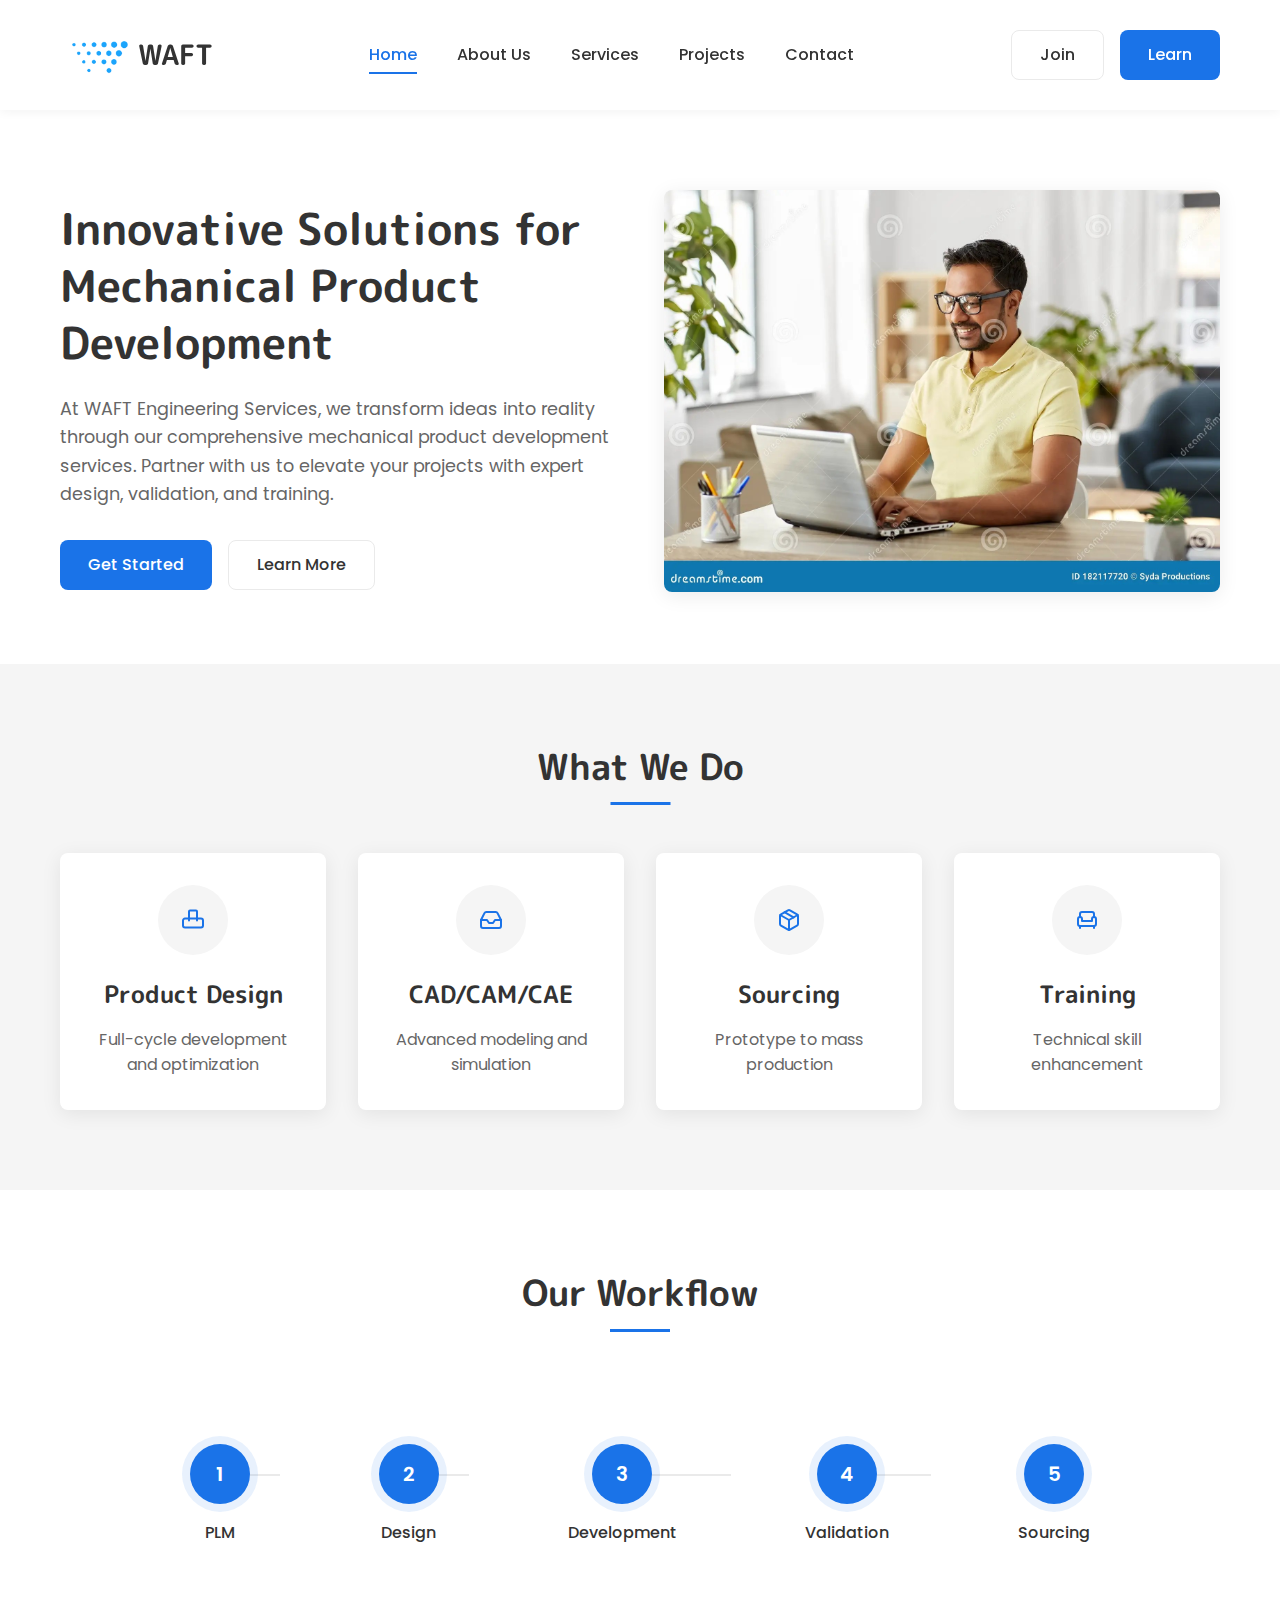
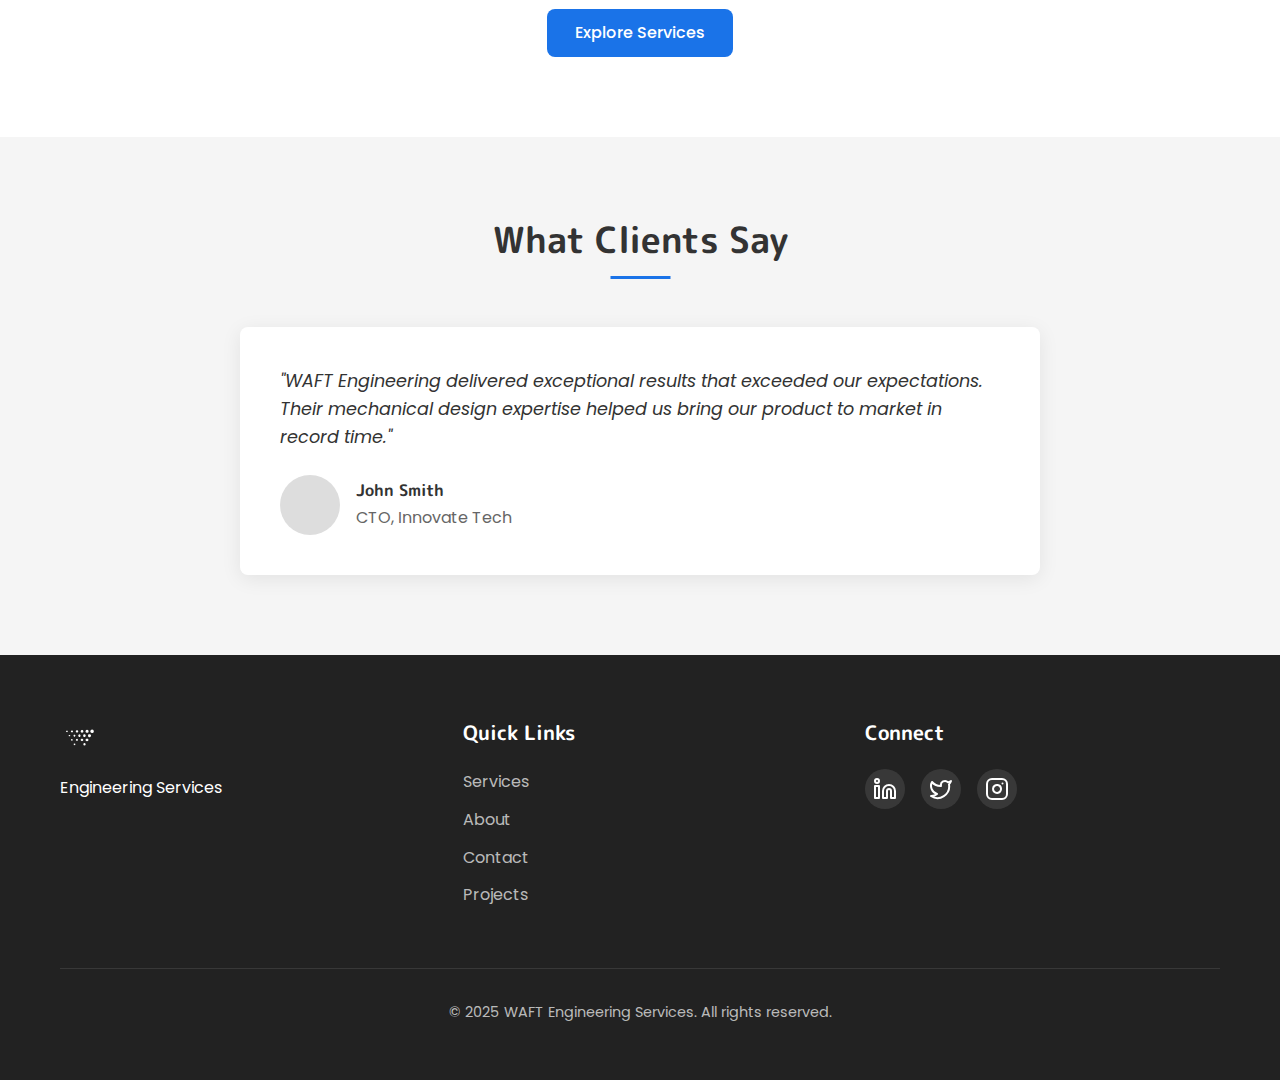
==== index.html @ d43f48ac "Initial commit with mock website" ====
<!DOCTYPE html>
<html lang="en">
<head>
    <meta charset="UTF-8">
    <meta name="viewport" content="width=device-width, initial-scale=1.0">
    <title>WAFT Engineering Services | Home</title>
    <link rel="preconnect" href="https://fonts.googleapis.com">
    <link rel="preconnect" href="https://fonts.gstatic.com" crossorigin>
    <link href="https://fonts.googleapis.com/css2?family=M+PLUS+Rounded+1c:wght@400;500;700&family=Poppins:wght@300;400;500;600;700&display=swap" rel="stylesheet">
    <link rel="stylesheet" href="css/style.css">
</head>
<body>
    <!-- Header -->
    <header class="header">
        <div class="container">
            <nav class="navbar">
                <a href="index.html" class="logo">
                    <img src="images/Logo3.png" alt="WAFT Logo" class="logo-img">WAFT
                </a>
                <ul class="nav-links">
                    <li><a href="index.html" class="active">Home</a></li>
                    <li><a href="about.html">About Us</a></li>
                    <li><a href="services.html">Services</a></li>
                    <li><a href="projects.html">Projects</a></li>
                    <li><a href="contact.html">Contact</a></li>
                </ul>
                <div class="auth-buttons">
                    <a href="#" class="btn btn-secondary">Join</a>
                    <a href="#" class="btn btn-primary">Learn</a>
                </div>
            </nav>
        </div>
    </header>

    <main>
        <!-- Hero Section -->
        <section class="hero">
            <div class="container">
                <div class="hero-grid">
                    <div class="hero-content">
                        <h1>Innovative Solutions for Mechanical Product Development</h1>
                        <p>At WAFT Engineering Services, we transform ideas into reality through our comprehensive mechanical product development services. Partner with us to elevate your projects with expert design, validation, and training.</p>
                        <div class="hero-buttons">
                            <a href="#" class="btn btn-primary">Get Started</a>
                            <a href="#" class="btn btn-secondary">Learn More</a>
                        </div>
                    </div>
                    <div class="hero-image">
                        <img src="images/hero-image.jpg" alt="Engineer working on a laptop" />
                    </div>
                </div>
            </div>
        </section>

        <!-- What We Do Section -->
        <section class="services">
            <div class="container">
                <h2 class="section-heading">What We Do</h2>
                <div class="services-grid">
                    <div class="service-card">
                        <div class="service-icon">
                            <svg xmlns="http://www.w3.org/2000/svg" width="24" height="24" viewBox="0 0 24 24" fill="none" stroke="currentColor" stroke-width="2" stroke-linecap="round" stroke-linejoin="round">
                                <path d="M2 12.5a2 2 0 0 1 2-2h16a2 2 0 0 1 2 2v5a2 2 0 0 1-2 2H4a2 2 0 0 1-2-2v-5Z"></path>
                                <path d="M8 12.5v-9a1 1 0 0 1 1-1h6a1 1 0 0 1 1 1v9"></path>
                            </svg>
                        </div>
                        <h3>Product Design</h3>
                        <p>Full-cycle development and optimization</p>
                    </div>
                    <div class="service-card">
                        <div class="service-icon">
                            <svg xmlns="http://www.w3.org/2000/svg" width="24" height="24" viewBox="0 0 24 24" fill="none" stroke="currentColor" stroke-width="2" stroke-linecap="round" stroke-linejoin="round">
                                <polyline points="22 12 16 12 14 15 10 15 8 12 2 12"></polyline>
                                <path d="M5.45 5.11 2 12v6a2 2 0 0 0 2 2h16a2 2 0 0 0 2-2v-6l-3.45-6.89A2 2 0 0 0 16.76 4H7.24a2 2 0 0 0-1.79 1.11z"></path>
                            </svg>
                        </div>
                        <h3>CAD/CAM/CAE</h3>
                        <p>Advanced modeling and simulation</p>
                    </div>
                    <div class="service-card">
                        <div class="service-icon">
                            <svg xmlns="http://www.w3.org/2000/svg" width="24" height="24" viewBox="0 0 24 24" fill="none" stroke="currentColor" stroke-width="2" stroke-linecap="round" stroke-linejoin="round">
                                <line x1="16.5" y1="9.4" x2="7.5" y2="4.21"></line>
                                <path d="M21 16V8a2 2 0 0 0-1-1.73l-7-4a2 2 0 0 0-2 0l-7 4A2 2 0 0 0 3 8v8a2 2 0 0 0 1 1.73l7 4a2 2 0 0 0 2 0l7-4A2 2 0 0 0 21 16z"></path>
                                <polyline points="3.29 7 12 12 20.71 7"></polyline>
                                <line x1="12" y1="22" x2="12" y2="12"></line>
                            </svg>
                        </div>
                        <h3>Sourcing</h3>
                        <p>Prototype to mass production</p>
                    </div>
                    <div class="service-card">
                        <div class="service-icon">
                            <svg xmlns="http://www.w3.org/2000/svg" width="24" height="24" viewBox="0 0 24 24" fill="none" stroke="currentColor" stroke-width="2" stroke-linecap="round" stroke-linejoin="round">
                                <path d="M19 9V6a2 2 0 0 0-2-2H7a2 2 0 0 0-2 2v3"></path>
                                <path d="M3 11v5a2 2 0 0 0 2 2h14a2 2 0 0 0 2-2v-5a2 2 0 0 0-4 0v2H7v-2a2 2 0 0 0-4 0Z"></path>
                                <path d="M5 18v2"></path>
                                <path d="M19 18v2"></path>
                            </svg>
                        </div>
                        <h3>Training</h3>
                        <p>Technical skill enhancement</p>
                    </div>
                </div>
            </div>
        </section>

        <!-- Workflow Section -->
        <section class="workflow">
            <div class="container">
                <h2 class="section-heading">Our Workflow</h2>
                <div class="workflow-steps">
                    <div class="step">
                        <span class="connector"></span>
                        <div class="step-number">1</div>
                        <p>PLM</p>
                    </div>
                    <div class="step">
                        <span class="connector"></span>
                        <div class="step-number">2</div>
                        <p>Design</p>
                    </div>
                    <div class="step">
                        <span class="connector"></span>
                        <div class="step-number">3</div>
                        <p>Development</p>
                    </div>
                    <div class="step">
                        <span class="connector"></span>
                        <div class="step-number">4</div>
                        <p>Validation</p>
                    </div>
                    <div class="step">
                        <div class="step-number">5</div>
                        <p>Sourcing</p>
                    </div>
                </div>
                <div class="workflow-action">
                    <a href="services.html" class="btn btn-primary">Explore Services</a>
                </div>
            </div>
        </section>

        <!-- Testimonials Section -->
        <section class="testimonials">
            <div class="container">
                <h2 class="section-heading">What Clients Say</h2>
                <div class="testimonial-slider">
                    <div class="testimonial">
                        <div class="testimonial-content">
                            <p>"WAFT Engineering delivered exceptional results that exceeded our expectations. Their mechanical design expertise helped us bring our product to market in record time."</p>
                        </div>
                        <div class="testimonial-author">
                            <div class="author-image"></div>
                            <div class="author-info">
                                <h4>John Smith</h4>
                                <p>CTO, Innovate Tech</p>
                            </div>
                        </div>
                    </div>
                </div>
            </div>
        </section>
    </main>

    <!-- Footer -->
    <footer class="footer">
        <div class="container">
            <div class="footer-grid">
                <div class="footer-info">
                    <div class="footer-logo">
                        <img src="images/Logo3.png" alt="WAFT Logo" class="logo-img">
                    </div>
                    <p>Engineering Services</p>
                </div>
                <div class="footer-links">
                    <h3>Quick Links</h3>
                    <ul>
                        <li><a href="services.html">Services</a></li>
                        <li><a href="about.html">About</a></li>
                        <li><a href="contact.html">Contact</a></li>
                        <li><a href="projects.html">Projects</a></li>
                    </ul>
                </div>
                <div class="footer-contact">
                    <h3>Connect</h3>
                    <div class="social-links">
                        <a href="#" class="social-link">
                            <svg xmlns="http://www.w3.org/2000/svg" width="24" height="24" viewBox="0 0 24 24" fill="none" stroke="currentColor" stroke-width="2" stroke-linecap="round" stroke-linejoin="round">
                                <path d="M16 8a6 6 0 0 1 6 6v7h-4v-7a2 2 0 0 0-2-2 2 2 0 0 0-2 2v7h-4v-7a6 6 0 0 1 6-6z"></path>
                                <rect width="4" height="12" x="2" y="9"></rect>
                                <circle cx="4" cy="4" r="2"></circle>
                            </svg>
                        </a>
                        <a href="#" class="social-link">
                            <svg xmlns="http://www.w3.org/2000/svg" width="24" height="24" viewBox="0 0 24 24" fill="none" stroke="currentColor" stroke-width="2" stroke-linecap="round" stroke-linejoin="round">
                                <path d="M22 4s-.7 2.1-2 3.4c1.6 10-9.4 17.3-18 11.6 2.2.1 4.4-.6 6-2C3 15.5.5 9.6 3 5c2.2 2.6 5.6 4.1 9 4-.9-4.2 4-6.6 7-3.8 1.1 0 3-1.2 3-1.2z"></path>
                            </svg>
                        </a>
                        <a href="#" class="social-link">
                            <svg xmlns="http://www.w3.org/2000/svg" width="24" height="24" viewBox="0 0 24 24" fill="none" stroke="currentColor" stroke-width="2" stroke-linecap="round" stroke-linejoin="round">
                                <rect width="20" height="20" x="2" y="2" rx="5" ry="5"></rect>
                                <path d="M16 11.37A4 4 0 1 1 12.63 8 4 4 0 0 1 16 11.37z"></path>
                                <line x1="17.5" x2="17.51" y1="6.5" y2="6.5"></line>
                            </svg>
                        </a>
                    </div>
                </div>
            </div>
            <div class="footer-bottom">
                <p>&copy; 2025 WAFT Engineering Services. All rights reserved.</p>
            </div>
        </div>
    </footer>
</body>
</html>
---- css/style.css ----
/* Base Styles */
:root {
    --color-primary: #1a73e8;
    --color-primary-dark: #1557b0;
    --color-secondary: #f5f5f5;
    --color-dark: #222;
    --color-text: #333;
    --color-text-light: #666;
    --color-background: #fff;
    --color-border: #eaeaea;
    --border-radius: 8px;
    --box-shadow: 0 4px 20px rgba(0, 0, 0, 0.08);
    --transition: all 0.3s ease;
}

* {
    margin: 0;
    padding: 0;
    box-sizing: border-box;
}

html {
    scroll-behavior: smooth;
}

body {
    font-family: 'Poppins', sans-serif;
    font-size: 16px;
    line-height: 1.6;
    color: var(--color-text);
    background-color: var(--color-background);
}

.container {
    width: 100%;
    max-width: 1200px;
    margin: 0 auto;
    padding: 0 20px;
}

/* Typography */
h1, h2, h3, h4, h5, h6 {
    font-family: 'M PLUS Rounded 1c', sans-serif;
    font-weight: 700;
    line-height: 1.3;
    margin-bottom: 1rem;
}

h1 {
    font-size: 2.75rem;
}

h2 {
    font-size: 2.25rem;
}

h3 {
    font-size: 1.5rem;
}

p {
    margin-bottom: 1.5rem;
}

a {
    text-decoration: none;
    color: var(--color-primary);
    transition: var(--transition);
}

.section-heading {
    text-align: center;
    margin-bottom: 3rem;
    position: relative;
    display: inline-block;
    left: 50%;
    transform: translateX(-50%);
}

.section-heading::after {
    content: '';
    display: block;
    width: 60px;
    height: 3px;
    background-color: var(--color-primary);
    margin: 0.75rem auto 0;
}

/* Buttons */
.btn {
    display: inline-flex;
    align-items: center;
    justify-content: center;
    padding: 0.7rem 1.75rem;
    border-radius: var(--border-radius);
    font-weight: 500;
    cursor: pointer;
    transition: var(--transition);
    font-size: 1rem;
}

.btn-primary {
    background-color: var(--color-primary);
    color: white;
    border: none;
}

.btn-primary:hover {
    background-color: var(--color-primary-dark);
    transform: translateY(-2px);
    box-shadow: 0 6px 15px rgba(26, 115, 232, 0.25);
}

.btn-secondary {
    background-color: white;
    color: var(--color-text);
    border: 1px solid var(--color-border);
}

.btn-secondary:hover {
    background-color: var(--color-secondary);
    transform: translateY(-2px);
    box-shadow: 0 6px 15px rgba(0, 0, 0, 0.05);
}

/* Header & Navigation */
.header {
    padding: 1.25rem 0;
    background-color: var(--color-background);
    position: sticky;
    top: 0;
    z-index: 100;
    box-shadow: 0 2px 10px rgba(0, 0, 0, 0.05);
}

.navbar {
    display: flex;
    justify-content: space-between;
    align-items: center;
}

.logo {
    font-family: 'M PLUS Rounded 1c', sans-serif;
    font-weight: 700;
    font-size: 1.75rem;
    color: var(--color-text);
    text-decoration: none;
    display: flex;
    align-items: center;
}

.logo-img {
    height: 70px; /* Adjust height while maintaining aspect ratio */
    width: auto;
    max-width: 150px; /* Maximum width to prevent oversized logos */
    object-fit: contain; /* Ensures the image maintains its aspect ratio */
}

.nav-links {
    display: flex;
    list-style: none;
    margin: 0;
    padding: 0;
}

.nav-links li {
    margin: 0 1.25rem;
}

.nav-links a {
    color: var(--color-text);
    text-decoration: none;
    font-weight: 500;
    padding: 0.5rem 0;
    position: relative;
    transition: var(--transition);
}

.nav-links a::after {
    content: '';
    position: absolute;
    bottom: 0;
    left: 0;
    width: 0;
    height: 2px;
    background-color: var(--color-primary);
    transition: var(--transition);
}

.nav-links a:hover,
.nav-links a.active {
    color: var(--color-primary);
}

.nav-links a:hover::after,
.nav-links a.active::after {
    width: 100%;
}

.auth-buttons {
    display: flex;
    gap: 1rem;
}

/* Hero Section */
.hero {
    padding: 5rem 0 4rem;
}

.hero-grid {
    display: grid;
    grid-template-columns: 1fr 1fr;
    align-items: center;
    gap: 3rem;
}

.hero-content h1 {
    margin-bottom: 1.5rem;
}

.hero-content p {
    font-size: 1.1rem;
    color: var(--color-text-light);
    margin-bottom: 2rem;
}

.hero-buttons {
    display: flex;
    gap: 1rem;
}

.hero-image img {
    width: 100%;
    border-radius: var(--border-radius);
    box-shadow: var(--box-shadow);
    transition: var(--transition);
}

.hero-image img:hover {
    transform: scale(1.02);
    box-shadow: 0 6px 30px rgba(0, 0, 0, 0.12);
}

/* Services Section */
.services {
    padding: 5rem 0;
    background-color: var(--color-secondary);
}

.services-grid {
    display: grid;
    grid-template-columns: repeat(auto-fit, minmax(240px, 1fr));
    gap: 2rem;
}

.service-card {
    background-color: var(--color-background);
    border-radius: var(--border-radius);
    padding: 2rem;
    text-align: center;
    box-shadow: var(--box-shadow);
    transition: var(--transition);
}

.service-card:hover {
    transform: translateY(-10px);
    box-shadow: 0 15px 30px rgba(0, 0, 0, 0.1);
}

.service-icon {
    width: 70px;
    height: 70px;
    margin: 0 auto 1.5rem;
    display: flex;
    align-items: center;
    justify-content: center;
    background-color: var(--color-secondary);
    color: var(--color-primary);
    border-radius: 50%;
    transition: var(--transition);
}

.service-card:hover .service-icon {
    background-color: var(--color-primary);
    color: white;
}

.service-card h3 {
    margin-bottom: 1rem;
}

.service-card p {
    color: var(--color-text-light);
    margin-bottom: 0;
}

/* Service Process Section */
.service-process {
    padding: 5rem 0;
    background: linear-gradient(135deg, rgba(26, 115, 232, 0.05), rgba(26, 115, 232, 0.1));
}

.process-timeline {
    max-width: 1000px;
    margin: 3rem auto 0;
    position: relative;
    padding: 2rem 0;
}

.process-step {
    display: grid;
    grid-template-columns: 80px 1fr;
    gap: 2rem;
    margin-bottom: 3rem;
    position: relative;
    opacity: 0.8;
    transform: translateX(-10px);
    transition: var(--transition);
}

.process-step:last-child {
    margin-bottom: 0;
}

.process-step::before {
    content: '';
    position: absolute;
    left: 40px;
    top: 60px;
    bottom: -60px;
    width: 2px;
    background: var(--color-primary);
    opacity: 0.2;
}

.process-step:last-child::before {
    display: none;
}

.process-step:hover {
    opacity: 1;
    transform: translateX(0);
}

.step-number {
    width: 60px;
    height: 60px;
    background: var(--color-primary);
    color: white;
    border-radius: 50%;
    display: flex;
    align-items: center;
    justify-content: center;
    font-size: 1.5rem;
    font-weight: 600;
    position: relative;
    box-shadow: 0 0 0 8px rgba(26, 115, 232, 0.1);
    transition: var(--transition);
}

.process-step:hover .step-number {
    transform: scale(1.1);
    box-shadow: 0 0 0 12px rgba(26, 115, 232, 0.1);
}

.step-content {
    padding: 1.5rem 2rem;
    background: var(--color-background);
    border-radius: var(--border-radius);
    box-shadow: var(--box-shadow);
    position: relative;
    transition: var(--transition);
}

.step-content::before {
    content: '';
    position: absolute;
    left: -10px;
    top: 20px;
    width: 20px;
    height: 20px;
    background: var(--color-background);
    transform: rotate(45deg);
    box-shadow: -5px 5px 10px rgba(0, 0, 0, 0.05);
}

.process-step:hover .step-content {
    transform: translateY(-5px);
    box-shadow: 0 15px 30px rgba(0, 0, 0, 0.1);
}

.step-content h3 {
    color: var(--color-primary);
    margin-bottom: 0.75rem;
}

.step-content p {
    color: var(--color-text-light);
    margin-bottom: 0;
    line-height: 1.6;
}

@media (max-width: 768px) {
    .process-step {
        grid-template-columns: 60px 1fr;
        gap: 1.5rem;
    }
    
    .process-step::before {
        left: 30px;
    }
    
    .step-number {
        width: 50px;
        height: 50px;
        font-size: 1.25rem;
    }
    
    .step-content {
        padding: 1.25rem 1.5rem;
    }
}

/* Workflow Section */
.workflow {
    padding: 5rem 0;
}

.workflow-steps {
    display: flex;
    justify-content: space-between;
    margin: 4rem 0;
    position: relative;
    max-width: 900px;
    margin-left: auto;
    margin-right: auto;
}

.step {
    display: flex;
    flex-direction: column;
    align-items: center;
    text-align: center;
    position: relative;
    z-index: 1;
}

.connector {
    position: absolute;
    top: 30px;
    left: calc(50% + 30px);
    height: 2px;
    background-color: var(--color-border);
    width: calc(100% - 30px);
    z-index: 0;
}

.step:last-child .connector {
    display: none;
}

.step-number {
    width: 60px;
    height: 60px;
    background-color: var(--color-primary);
    color: white;
    border-radius: 50%;
    display: flex;
    align-items: center;
    justify-content: center;
    margin-bottom: 1rem;
    font-weight: 600;
    font-size: 1.25rem;
    position: relative;
    z-index: 2;
    transition: var(--transition);
}

.step:hover .step-number {
    transform: scale(1.1);
    box-shadow: 0 5px 15px rgba(26, 115, 232, 0.3);
}

.step p {
    font-weight: 500;
    margin-bottom: 0;
}

.workflow-action {
    text-align: center;
    margin-top: 3rem;
}

/* Testimonials */
.testimonials {
    padding: 5rem 0;
    background-color: var(--color-secondary);
}

.testimonial {
    background-color: var(--color-background);
    border-radius: var(--border-radius);
    padding: 2.5rem;
    box-shadow: var(--box-shadow);
    max-width: 800px;
    margin: 0 auto;
}

.testimonial-content {
    margin-bottom: 1.5rem;
}

.testimonial-content p {
    font-size: 1.1rem;
    font-style: italic;
    margin-bottom: 0;
}

.testimonial-author {
    display: flex;
    align-items: center;
}

.author-image {
    width: 60px;
    height: 60px;
    border-radius: 50%;
    background-color: #ddd;
    margin-right: 1rem;
}

.author-info h4 {
    margin-bottom: 0.25rem;
}

.author-info p {
    color: var(--color-text-light);
    margin-bottom: 0;
}

/* Footer */
.footer {
    background-color: var(--color-dark);
    color: white;
    padding: 4rem 0 2rem;
}

.footer-grid {
    display: grid;
    grid-template-columns: repeat(auto-fit, minmax(200px, 1fr));
    gap: 3rem;
    margin-bottom: 3rem;
}

.footer-logo {
    font-family: 'M PLUS Rounded 1c', sans-serif;
    font-weight: 700;
    font-size: 1.75rem;
    margin-bottom: 0.5rem;
}

.footer-logo .logo-img {
    height: 35px; /* Slightly smaller in footer */
    filter: brightness(0) invert(1); /* Makes the logo white in the footer */
}

.footer h3 {
    font-size: 1.25rem;
    margin-bottom: 1.5rem;
    color: white;
}

.footer-links ul {
    list-style: none;
}

.footer-links li {
    margin-bottom: 0.75rem;
}

.footer-links a {
    color: rgba(255, 255, 255, 0.7);
    transition: var(--transition);
}

.footer-links a:hover {
    color: white;
}

.social-links {
    display: flex;
    gap: 1rem;
}

.social-link {
    width: 40px;
    height: 40px;
    display: flex;
    align-items: center;
    justify-content: center;
    background-color: rgba(255, 255, 255, 0.1);
    border-radius: 50%;
    transition: var(--transition);
    color: white;
}

.social-link:hover {
    background-color: var(--color-primary);
    transform: translateY(-3px);
}

.footer-bottom {
    text-align: center;
    padding-top: 2rem;
    border-top: 1px solid rgba(255, 255, 255, 0.1);
    color: rgba(255, 255, 255, 0.7);
    font-size: 0.9rem;
}

/* Technologies Section */
.technologies {
    padding: 5rem 0;
    background-color: var(--color-secondary);
}

.tech-grid {
    display: grid;
    grid-template-columns: repeat(auto-fit, minmax(250px, 1fr));
    gap: 2rem;
    margin-top: 3rem;
}

.tech-category {
    background-color: var(--color-background);
    border-radius: var(--border-radius);
    padding: 2rem;
    box-shadow: var(--box-shadow);
    transition: var(--transition);
}

.tech-category:hover {
    transform: translateY(-5px);
    box-shadow: 0 15px 30px rgba(0, 0, 0, 0.1);
}

.tech-category h3 {
    color: var(--color-primary);
    margin-bottom: 1.5rem;
    text-align: center;
    font-size: 1.3rem;
}

.tech-list {
    list-style: none;
    padding: 0;
    margin: 0;
}

.tech-list li {
    padding: 0.75rem 1rem;
    margin-bottom: 0.5rem;
    background-color: var(--color-secondary);
    border-radius: var(--border-radius);
    font-weight: 500;
    text-align: center;
    transition: var(--transition);
}

.tech-list li:hover {
    background-color: var(--color-primary);
    color: white;
    transform: translateX(5px);
}

/* Pricing Section */
.pricing {
    padding: 5rem 0;
}

.pricing-grid {
    display: grid;
    grid-template-columns: repeat(auto-fit, minmax(280px, 1fr));
    gap: 2rem;
    margin-top: 3rem;
}

.pricing-card {
    background-color: var(--color-background);
    border-radius: var(--border-radius);
    padding: 2.5rem;
    box-shadow: var(--box-shadow);
    transition: var(--transition);
    border: 1px solid var(--color-border);
}

.pricing-card.featured {
    border: 2px solid var(--color-primary);
    transform: translateY(-10px);
}

.pricing-card:hover {
    transform: translateY(-5px);
    box-shadow: 0 15px 30px rgba(0, 0, 0, 0.1);
}

.pricing-header {
    text-align: center;
    margin-bottom: 2rem;
}

.pricing-header h3 {
    color: var(--color-primary);
    margin-bottom: 0.5rem;
}

.pricing-value {
    font-size: 1.5rem;
    font-weight: 600;
    color: var(--color-text);
}

.pricing-features {
    list-style: none;
    padding: 0;
    margin: 0 0 2rem 0;
}

.pricing-features li {
    padding: 0.75rem 0;
    border-bottom: 1px solid var(--color-border);
    display: flex;
    align-items: center;
}

.pricing-features li::before {
    content: '✓';
    color: var(--color-primary);
    margin-right: 0.75rem;
    font-weight: bold;
}

.pricing-action {
    text-align: center;
}

.pricing-action .btn {
    width: 100%;
}

/* Enhanced Team Section */
.team-grid {
    display: grid;
    grid-template-columns: repeat(auto-fit, minmax(250px, 1fr));
    gap: 2.5rem;
    margin-top: 3rem;
}

.team-member {
    background-color: var(--color-background);
    border-radius: var(--border-radius);
    padding: 2rem;
    text-align: center;
    box-shadow: var(--box-shadow);
    transition: var(--transition);
    position: relative;
    overflow: hidden;
}

.team-member::before {
    content: '';
    position: absolute;
    top: 0;
    left: 0;
    width: 100%;
    height: 100%;
    background: linear-gradient(135deg, var(--color-primary), var(--color-primary-dark));
    opacity: 0;
    transition: var(--transition);
    z-index: 1;
}

.team-member:hover {
    transform: translateY(-10px);
}

.member-photo {
    width: 150px;
    height: 150px;
    border-radius: 50%;
    margin: 0 auto 1.5rem;
    overflow: hidden;
    border: 3px solid var(--color-background);
    box-shadow: 0 0 0 2px var(--color-primary);
    transition: var(--transition);
    position: relative;
    z-index: 2;
}

.team-member:hover .member-photo {
    transform: scale(1.1);
    box-shadow: 0 0 0 3px var(--color-primary);
}

.team-member h3 {
    color: var(--color-text);
    margin-bottom: 0.5rem;
    font-size: 1.3rem;
    position: relative;
    z-index: 2;
}

.team-member p {
    color: var(--color-primary);
    font-weight: 500;
    margin-bottom: 1.5rem;
    position: relative;
    z-index: 2;
}

.member-social {
    display: flex;
    justify-content: center;
    gap: 1rem;
    position: relative;
    z-index: 2;
}

.member-social .social-link {
    width: 40px;
    height: 40px;
    display: flex;
    align-items: center;
    justify-content: center;
    background-color: var(--color-secondary);
    border-radius: 50%;
    transition: var(--transition);
    color: var(--color-primary);
}

.member-social .social-link:hover {
    background-color: var(--color-primary);
    color: white;
    transform: translateY(-3px);
}

/* Enhanced CTA Section */
.cta {
    background: linear-gradient(135deg, var(--color-primary), var(--color-primary-dark));
    color: white;
    padding: 5rem 0;
    position: relative;
    overflow: hidden;
}

.cta::before {
    content: '';
    position: absolute;
    top: 0;
    left: 0;
    width: 100%;
    height: 100%;
    background: url('data:image/svg+xml,<svg width="20" height="20" viewBox="0 0 20 20" xmlns="http://www.w3.org/2000/svg"><circle cx="2" cy="2" r="2" fill="white" opacity="0.1"/></svg>') repeat;
    opacity: 0.1;
}

.cta-content {
    text-align: center;
    max-width: 800px;
    margin: 0 auto;
    position: relative;
    z-index: 1;
}

.cta-content h2 {
    font-size: 2.5rem;
    margin-bottom: 1.5rem;
    color: white;
}

.cta-content p {
    font-size: 1.2rem;
    margin-bottom: 2rem;
    opacity: 0.9;
}

.cta .btn-primary {
    background-color: white;
    color: var(--color-primary);
    padding: 1rem 2.5rem;
    font-size: 1.1rem;
    font-weight: 600;
    border: 2px solid white;
}

.cta .btn-primary:hover {
    background-color: transparent;
    color: white;
}

/* Page Header Enhancement */
.page-header {
    background: linear-gradient(135deg, var(--color-primary), var(--color-primary-dark));
    color: white;
    padding: 4rem 0;
    text-align: center;
    position: relative;
    overflow: hidden;
}

.page-header::before {
    content: '';
    position: absolute;
    width: 100%;
    height: 100%;
    top: 0;
    left: 0;
    background: url('data:image/svg+xml,<svg width="30" height="30" viewBox="0 0 30 30" xmlns="http://www.w3.org/2000/svg"><circle cx="2" cy="2" r="2" fill="white" opacity="0.1"/></svg>') repeat;
    opacity: 0.2;
}

.page-header h1 {
    font-size: 3.5rem;
    margin-bottom: 1rem;
    animation: fadeInUp 0.8s ease;
}

.page-header p {
    font-size: 1.2rem;
    max-width: 600px;
    margin: 0 auto;
    opacity: 0.9;
    animation: fadeInUp 0.8s ease 0.2s backwards;
}

/* About Story Section Enhancement */
.about-story {
    padding: 6rem 0;
}

.about-content {
    max-width: 800px;
    margin: 0 auto;
    animation: fadeInUp 0.8s ease;
}

.about-content h2 {
    color: var(--color-primary);
    margin-bottom: 2rem;
    position: relative;
    text-align: center;
}

.about-content h2::after {
    content: '';
    display: block;
    width: 80px;
    height: 4px;
    background: var(--color-primary);
    margin: 1rem auto 0;
    border-radius: 2px;
}

.about-content p {
    font-size: 1.1rem;
    color: var(--color-text-light);
    margin-bottom: 1.5rem;
    line-height: 1.8;
    text-align: justify;
}

/* Values Section Enhancement */
.values {
    padding: 6rem 0;
    background-color: var(--color-secondary);
}

.values-grid {
    display: grid;
    grid-template-columns: repeat(auto-fit, minmax(280px, 1fr));
    gap: 2.5rem;
    margin-top: 3rem;
}

.value-card {
    background: var(--color-background);
    padding: 2.5rem;
    border-radius: var(--border-radius);
    box-shadow: var(--box-shadow);
    transition: var(--transition);
    position: relative;
    overflow: hidden;
    animation: fadeInUp 0.8s ease;
}

.value-card::before {
    content: '';
    position: absolute;
    width: 100%;
    height: 3px;
    background: var(--color-primary);
    bottom: 0;
    left: 0;
    transform: scaleX(0);
    transform-origin: left;
    transition: transform 0.3s ease;
}

.value-card:hover {
    transform: translateY(-10px);
}

.value-card:hover::before {
    transform: scaleX(1);
}

.value-icon {
    width: 60px;
    height: 60px;
    background: var(--color-secondary);
    border-radius: 50%;
    display: flex;
    align-items: center;
    justify-content: center;
    margin-bottom: 1.5rem;
    color: var(--color-primary);
    transition: var(--transition);
}

.value-card:hover .value-icon {
    background: var(--color-primary);
    color: white;
    transform: rotateY(180deg);
}

.value-card h3 {
    color: var(--color-primary);
    margin-bottom: 1rem;
}

.value-card p {
    color: var(--color-text-light);
    line-height: 1.7;
    margin: 0;
}

/* Business Roadmap Enhancement */
.roadmap {
    padding: 6rem 0;
    background: linear-gradient(135deg, rgba(26, 115, 232, 0.05), rgba(26, 115, 232, 0.1));
}

.roadmap-grid {
    display: grid;
    grid-template-columns: repeat(auto-fit, minmax(250px, 1fr));
    gap: 2rem;
    margin-top: 3rem;
}

.roadmap-card {
    background: var(--color-background);
    padding: 2.5rem;
    border-radius: var(--border-radius);
    text-align: center;
    position: relative;
    overflow: hidden;
    box-shadow: var(--box-shadow);
    transition: var(--transition);
    animation: fadeInUp 0.8s ease;
}

.roadmap-percentage {
    font-size: 2.5rem;
    font-weight: 700;
    color: var(--color-primary);
    margin-bottom: 1rem;
    position: relative;
    display: inline-block;
}

.roadmap-percentage::after {
    content: '';
    position: absolute;
    width: 40px;
    height: 40px;
    background: var(--color-primary);
    opacity: 0.1;
    border-radius: 50%;
    top: 50%;
    left: 50%;
    transform: translate(-50%, -50%);
    z-index: -1;
    transition: var(--transition);
}

.roadmap-card:hover .roadmap-percentage::after {
    width: 60px;
    height: 60px;
}

.roadmap-card h3 {
    color: var(--color-text);
    margin-bottom: 1rem;
}

.roadmap-card p {
    color: var(--color-text-light);
    margin: 0;
}

/* Contact Info Section */
.contact-info {
    padding: 5rem 0;
    background: linear-gradient(135deg, rgba(26, 115, 232, 0.05), rgba(26, 115, 232, 0.1));
}

.contact-info-grid {
    display: grid;
    grid-template-columns: repeat(auto-fit, minmax(280px, 1fr));
    gap: 2rem;
}

.contact-card {
    background: var(--color-background);
    padding: 2.5rem;
    border-radius: var(--border-radius);
    text-align: center;
    box-shadow: var(--box-shadow);
    transition: var(--transition);
    animation: fadeInUp 0.8s ease;
}

.contact-card:hover {
    transform: translateY(-10px);
    box-shadow: 0 15px 30px rgba(0, 0, 0, 0.1);
}

.contact-icon {
    width: 64px;
    height: 64px;
    margin: 0 auto 1.5rem;
    background: var(--color-secondary);
    border-radius: 50%;
    display: flex;
    align-items: center;
    justify-content: center;
    color: var(--color-primary);
    transition: var(--transition);
}

.contact-card:hover .contact-icon {
    background: var(--color-primary);
    color: white;
    transform: rotateY(180deg);
}

.contact-card h3 {
    color: var(--color-text);
    margin-bottom: 1rem;
}

.contact-card p {
    color: var(--color-text-light);
    margin-bottom: 0.5rem;
}

/* Contact Form Section */
.contact-form-section {
    padding: 5rem 0;
    background: var(--color-background);
}

.contact-grid {
    display: grid;
    grid-template-columns: 1fr 1fr;
    gap: 4rem;
    align-items: start;
}

.form-wrapper {
    animation: fadeInLeft 1s ease;
}

.contact-form {
    background: var(--color-background);
    padding: 2rem;
    border-radius: var(--border-radius);
    box-shadow: var(--box-shadow);
}

.form-group {
    margin-bottom: 1.5rem;
}

.form-group label {
    display: block;
    margin-bottom: 0.5rem;
    color: var(--color-text);
    font-weight: 500;
}

.form-group input,
.form-group select,
.form-group textarea {
    width: 100%;
    padding: 0.75rem 1rem;
    border: 1px solid var(--color-border);
    border-radius: var(--border-radius);
    background: var(--color-background);
    color: var(--color-text);
    font-family: inherit;
    font-size: 1rem;
    transition: var(--transition);
}

.form-group input:focus,
.form-group select:focus,
.form-group textarea:focus {
    outline: none;
    border-color: var(--color-primary);
    box-shadow: 0 0 0 3px rgba(26, 115, 232, 0.1);
}

.form-group textarea {
    resize: vertical;
    min-height: 120px;
}

.contact-form .btn {
    width: 100%;
    padding: 1rem;
    font-size: 1.1rem;
}

.map-wrapper {
    animation: fadeInRight 1s ease;
}

.map-container {
    height: 100%;
    min-height: 500px;
    border-radius: var(--border-radius);
    overflow: hidden;
    box-shadow: var(--box-shadow);
}

/* FAQ Section */
.faq-section {
    padding: 5rem 0;
    background: var(--color-secondary);
}

.faq-grid {
    display: grid;
    grid-template-columns: repeat(auto-fit, minmax(400px, 1fr));
    gap: 2rem;
    margin-top: 3rem;
}

.faq-item {
    background: var(--color-background);
    padding: 2rem;
    border-radius: var(--border-radius);
    box-shadow: var(--box-shadow);
    transition: var(--transition);
    animation: fadeInUp 0.8s ease;
}

.faq-item:hover {
    transform: translateY(-5px);
    box-shadow: 0 15px 30px rgba(0, 0, 0, 0.1);
}

.faq-item h3 {
    color: var(--color-primary);
    margin-bottom: 1rem;
    font-size: 1.2rem;
}

.faq-item p {
    color: var(--color-text-light);
    margin: 0;
    line-height: 1.6;
}

/* Projects Page */
.featured-projects {
    padding: 5rem 0;
    background-color: var(--color-secondary);
}

.projects-grid {
    display: grid;
    grid-template-columns: repeat(auto-fit, minmax(350px, 1fr));
    gap: 2rem;
}

.project-card {
    background-color: var(--color-background);
    border-radius: var(--border-radius);
    overflow: hidden;
    box-shadow: var(--box-shadow);
    transition: var(--transition);
}

.project-card:hover {
    transform: translateY(-5px);
    box-shadow: 0 15px 30px rgba(0, 0, 0, 0.1);
}

.project-image {
    width: 100%;
    height: 250px;
    overflow: hidden;
}

.project-image img {
    width: 100%;
    height: 100%;
    object-fit: cover;
    transition: var(--transition);
}

.project-card:hover .project-image img {
    transform: scale(1.05);
}

.project-content {
    padding: 1.5rem;
}

.project-content h3 {
    margin-bottom: 0.5rem;
    color: var(--color-dark);
}

.project-category {
    color: var(--color-primary);
    font-weight: 500;
    margin-bottom: 1rem;
}

.project-description {
    color: var(--color-text-light);
    margin-bottom: 1.5rem;
    line-height: 1.6;
}

.project-tech {
    display: flex;
    flex-wrap: wrap;
    gap: 0.5rem;
}

.tech-tag {
    background-color: var(--color-secondary);
    color: var(--color-text);
    padding: 0.25rem 0.75rem;
    border-radius: 20px;
    font-size: 0.875rem;
    transition: var(--transition);
}

.tech-tag:hover {
    background-color: var(--color-primary);
    color: white;
}

@media (max-width: 768px) {
    .projects-grid {
        grid-template-columns: 1fr;
    }
    
    .project-image {
        height: 200px;
    }
}

/* Responsive adjustments for smaller screens */
@media (max-width: 576px) {
    .project-content {
        padding: 1rem;
    }
    
    .project-tech {
        justify-content: center;
    }
}

/* Animations */
@keyframes fadeInUp {
    from {
        opacity: 0;
        transform: translateY(20px);
    }
    to {
        opacity: 1;
        transform: translateY(0);
    }
}

@keyframes fadeInLeft {
    from {
        opacity: 0;
        transform: translateX(-20px);
    }
    to {
        opacity: 1;
        transform: translateX(0);
    }
}

@keyframes fadeInRight {
    from {
        opacity: 0;
        transform: translateX(20px);
    }
    to {
        opacity: 1;
        transform: translateX(0);
    }
}

/* Responsive Enhancements */
@media (max-width: 992px) {
    .page-header h1 {
        font-size: 2.5rem;
    }
    
    .about-grid {
        grid-template-columns: 1fr;
        gap: 3rem;
    }
    
    .about-image {
        order: -1;
    }
    
    .about-image::before {
        top: 10px;
        left: 10px;
    }
}

@media (max-width: 992px) {
    .contact-grid {
        grid-template-columns: 1fr;
        gap: 3rem;
    }
    
    .map-container {
        min-height: 400px;
    }
}

@media (max-width: 768px) {
    .values-grid {
        grid-template-columns: 1fr;
    }
    
    .roadmap-grid {
        grid-template-columns: 1fr;
    }
    
    .value-card,
    .roadmap-card {
        padding: 2rem;
    }
}

@media (max-width: 768px) {
    .faq-grid {
        grid-template-columns: 1fr;
    }
    
    .contact-form {
        padding: 1.5rem;
    }
    
    .map-container {
        min-height: 300px;
    }
}

/* Responsive Styles */
@media (max-width: 992px) {
    h1 {
        font-size: 2.25rem;
    }
    h2 {
        font-size: 1.75rem;
    }
    .hero-grid {
        grid-template-columns: 1fr;
    }
    .hero-image {
        order: -1;
    }
    .nav-links {
        display: none;
    }
}

@media (max-width: 768px) {
    .workflow-steps {
        flex-direction: column;
        gap: 2.5rem;
    }
    .connector {
        width: 2px;
        height: calc(100% - 30px);
        left: 30px;
        top: calc(50% + 30px);
    }
    .service-card {
        padding: 1.5rem;
    }
    .testimonial {
        padding: 1.5rem;
    }
}

@media (max-width: 576px) {
    .auth-buttons .btn {
        padding: 0.5rem 1rem;
        font-size: 0.9rem;
    }
    .auth-buttons {
        gap: 0.5rem;
    }
    .footer-grid {
        gap: 2rem;
    }
}

@media (max-width: 576px) {
    .contact-card {
        padding: 1.5rem;
    }
    
    .contact-icon {
        width: 48px;
        height: 48px;
    }
}

@media (max-width: 576px) {
    .logo-img {
        height: 32px;
    }
    
    .footer-logo .logo-img {
        height: 28px;
    }
}
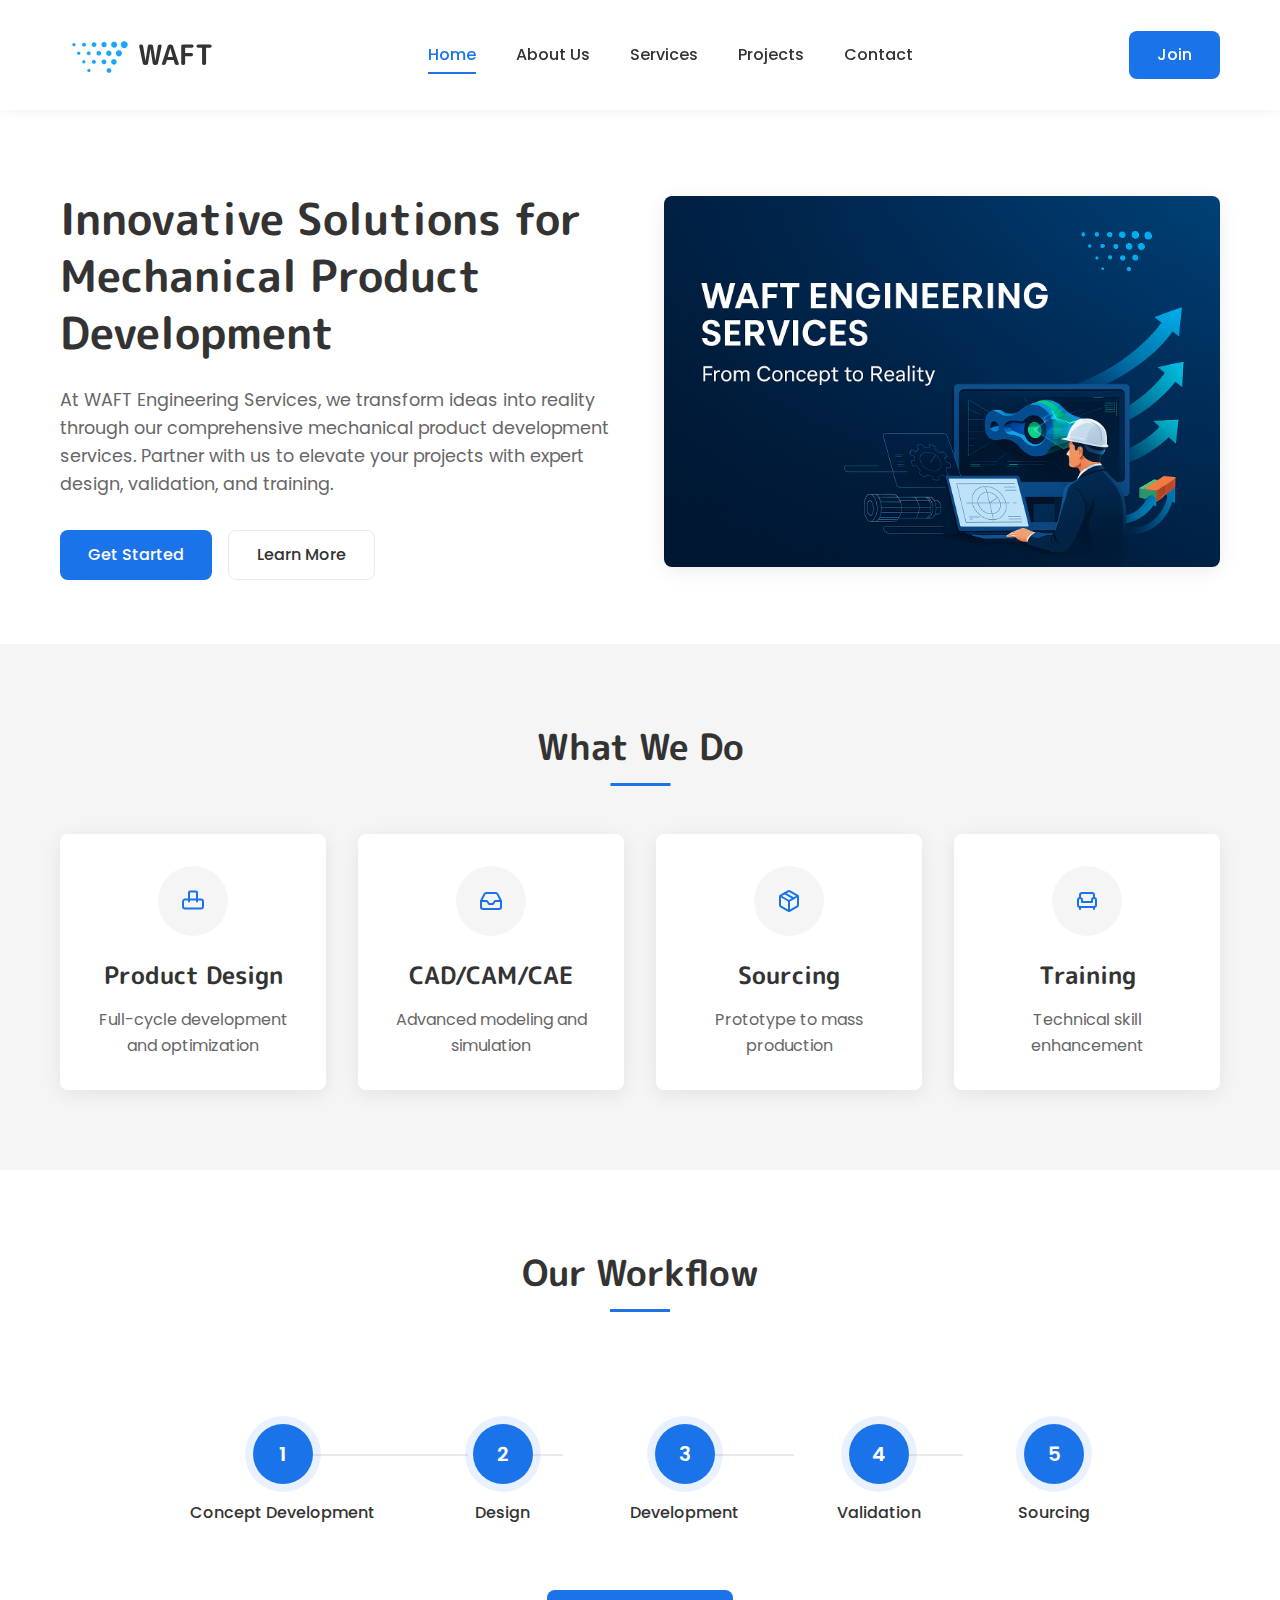
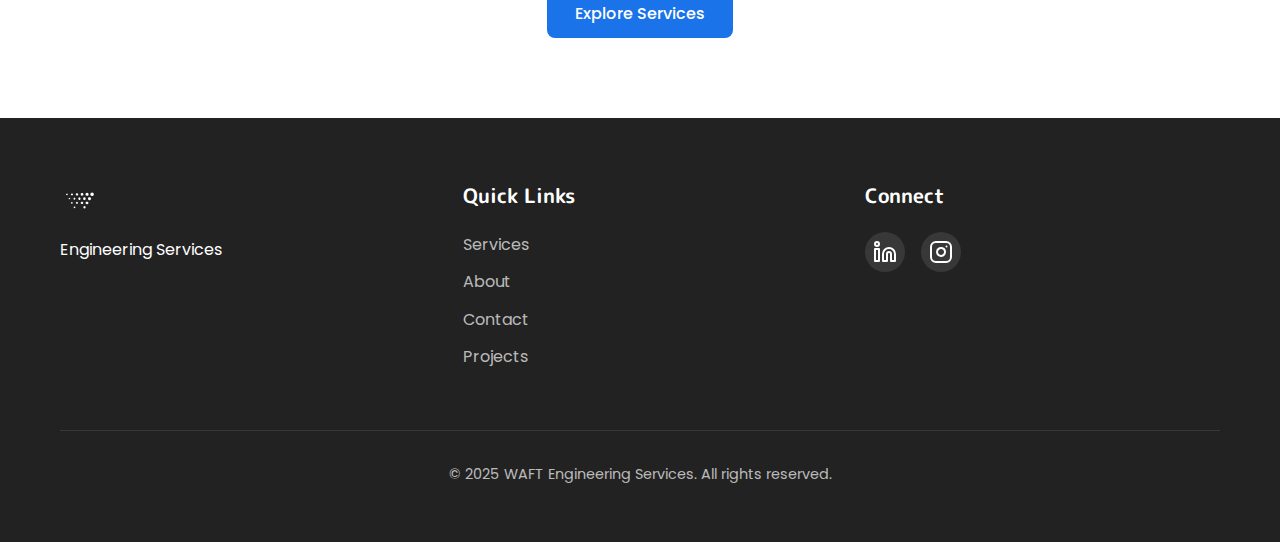
==== commit f61455a2: "Customised every page except projects" ====
--- a/index.html
+++ b/index.html
@@ -25,8 +25,8 @@
                     <li><a href="contact.html">Contact</a></li>
                 </ul>
                 <div class="auth-buttons">
-                    <a href="#" class="btn btn-secondary">Join</a>
-                    <a href="#" class="btn btn-primary">Learn</a>
+                    <a href="contact.html" class="btn btn-primary">Join</a>
+                    <!--<a href="#" class="btn btn-primary">Learn</a>-->
                 </div>
             </nav>
         </div>
@@ -41,12 +41,12 @@
                         <h1>Innovative Solutions for Mechanical Product Development</h1>
                         <p>At WAFT Engineering Services, we transform ideas into reality through our comprehensive mechanical product development services. Partner with us to elevate your projects with expert design, validation, and training.</p>
                         <div class="hero-buttons">
-                            <a href="#" class="btn btn-primary">Get Started</a>
-                            <a href="#" class="btn btn-secondary">Learn More</a>
+                            <a href="services.html" class="btn btn-primary">Get Started</a>
+                            <a href="contact.html" class="btn btn-secondary">Learn More</a>
                         </div>
                     </div>
                     <div class="hero-image">
-                        <img src="images/hero-image.jpg" alt="Engineer working on a laptop" />
+                        <img src="images/hero-image.png" alt="Engineer working on a laptop" />
                     </div>
                 </div>
             </div>
@@ -113,7 +113,7 @@
                     <div class="step">
                         <span class="connector"></span>
                         <div class="step-number">1</div>
-                        <p>PLM</p>
+                        <p>Concept Development</p>
                     </div>
                     <div class="step">
                         <span class="connector"></span>
@@ -141,7 +141,7 @@
             </div>
         </section>
 
-        <!-- Testimonials Section -->
+        <!-- Testimonials Section
         <section class="testimonials">
             <div class="container">
                 <h2 class="section-heading">What Clients Say</h2>
@@ -160,7 +160,7 @@
                     </div>
                 </div>
             </div>
-        </section>
+        </section> -->
     </main>
 
     <!-- Footer -->
@@ -185,16 +185,11 @@
                 <div class="footer-contact">
                     <h3>Connect</h3>
                     <div class="social-links">
-                        <a href="#" class="social-link">
+                        <a href="https://www.linkedin.com/company/waft-engineering-services" class="social-link" target="_blank" rel="noopener noreferrer">
                             <svg xmlns="http://www.w3.org/2000/svg" width="24" height="24" viewBox="0 0 24 24" fill="none" stroke="currentColor" stroke-width="2" stroke-linecap="round" stroke-linejoin="round">
                                 <path d="M16 8a6 6 0 0 1 6 6v7h-4v-7a2 2 0 0 0-2-2 2 2 0 0 0-2 2v7h-4v-7a6 6 0 0 1 6-6z"></path>
                                 <rect width="4" height="12" x="2" y="9"></rect>
                                 <circle cx="4" cy="4" r="2"></circle>
-                            </svg>
-                        </a>
-                        <a href="#" class="social-link">
-                            <svg xmlns="http://www.w3.org/2000/svg" width="24" height="24" viewBox="0 0 24 24" fill="none" stroke="currentColor" stroke-width="2" stroke-linecap="round" stroke-linejoin="round">
-                                <path d="M22 4s-.7 2.1-2 3.4c1.6 10-9.4 17.3-18 11.6 2.2.1 4.4-.6 6-2C3 15.5.5 9.6 3 5c2.2 2.6 5.6 4.1 9 4-.9-4.2 4-6.6 7-3.8 1.1 0 3-1.2 3-1.2z"></path>
                             </svg>
                         </a>
                         <a href="#" class="social-link">
--- a/css/style.css
+++ b/css/style.css
@@ -1232,6 +1232,29 @@
 }
 
 .map-wrapper {
+    width: 100%;
+    height: 100%;
+}
+
+.map-container {
+    width: 100%;
+    height: 600px;
+    overflow: hidden;
+    position: relative;
+}
+
+.map-container iframe {
+    position: absolute;
+    top: 0;
+    left: 0;
+    bottom: 0;
+    right: 0;
+    width: 100%;
+    height: 100%;
+    border: none;
+}
+
+.map-wrapper {
     animation: fadeInRight 1s ease;
 }
 
